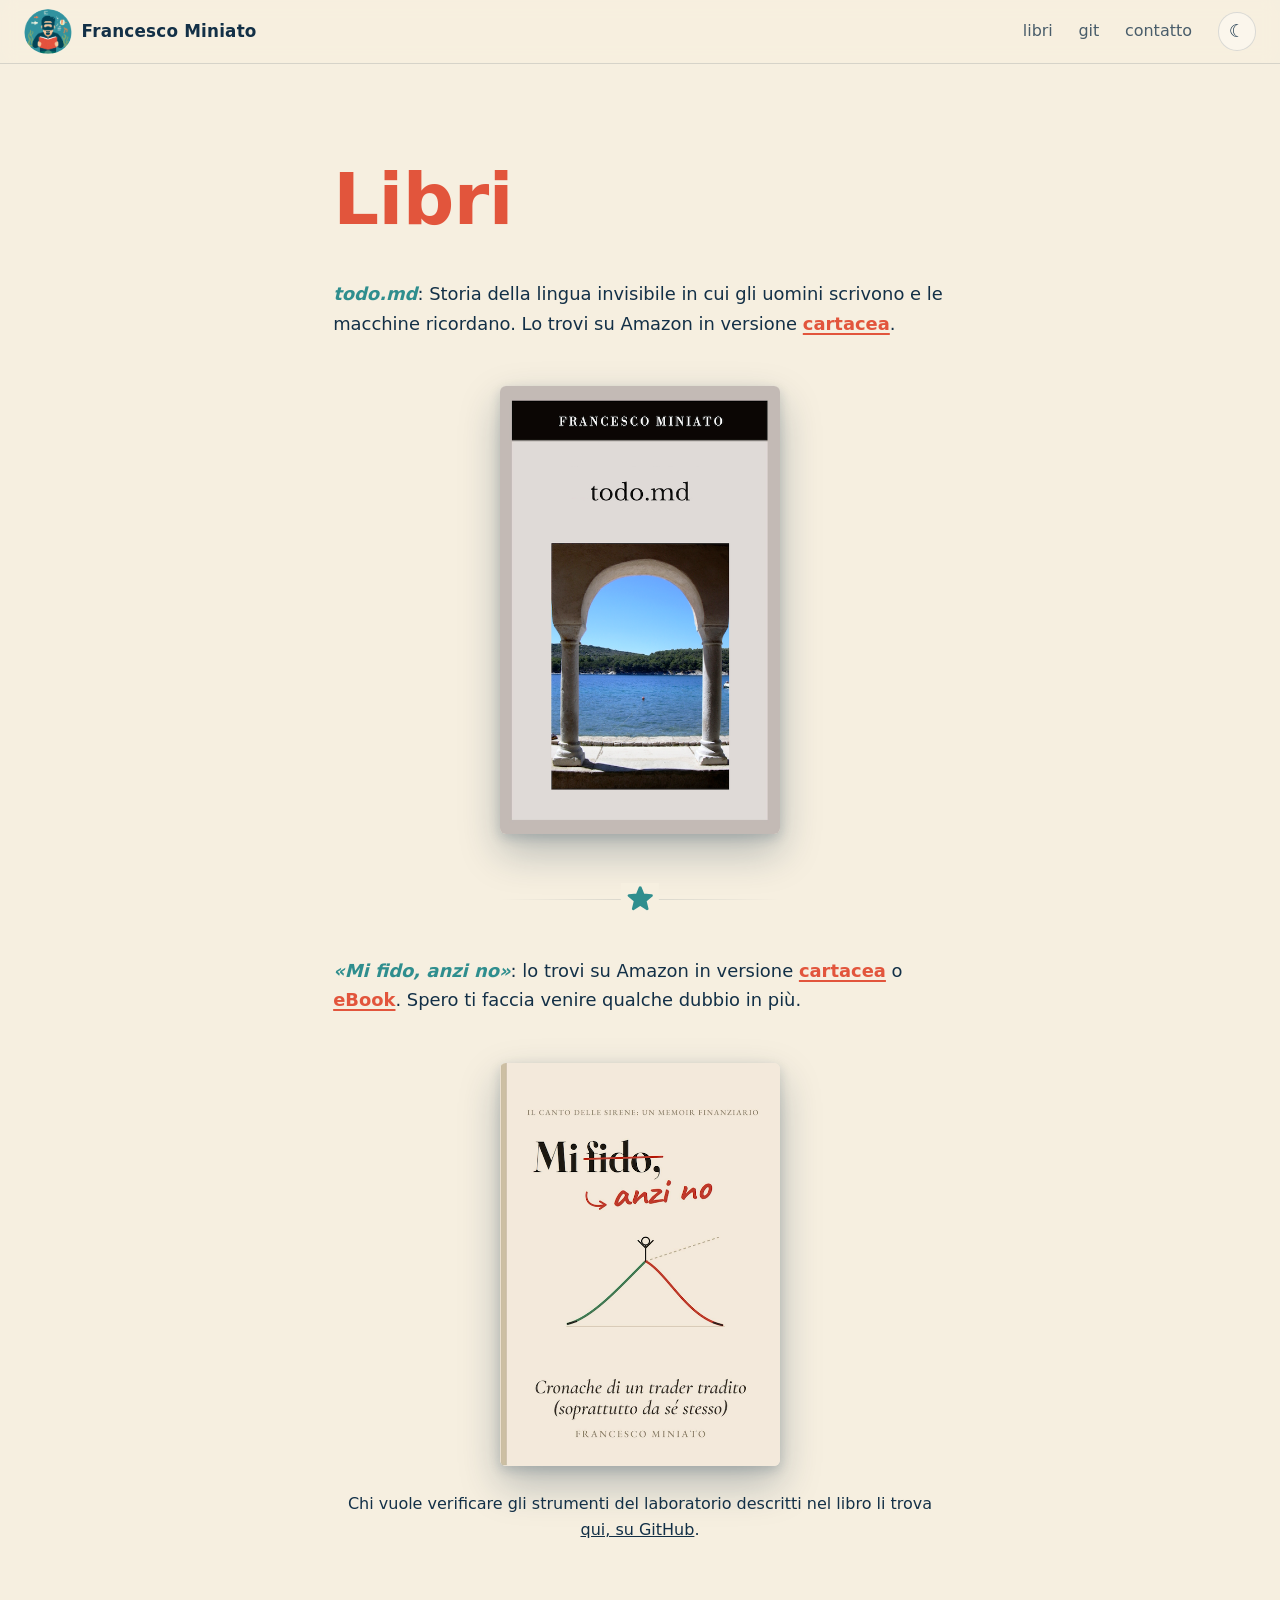
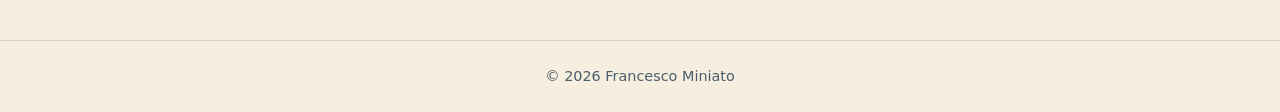
==== libri.html @ 3138b8bb "Aggiunge pagina Libri (todo.md e «Mi fido, anzi no») - Nuova pagina libri.html con voce di menu «lib" ====
<!DOCTYPE html>
<html lang="it">
<head>
  <meta charset="UTF-8">
  <meta name="viewport" content="width=device-width, initial-scale=1.0">
  <title>Libri — Francesco Miniato</title>
  <meta name="description" content="I libri di Francesco Miniato: «todo.md» e «Mi fido, anzi no».">
  <meta name="author" content="Francesco Miniato">
  <link rel="icon" type="image/png" href="logoFM.png">
  <link rel="stylesheet" href="style.css">
</head>
<body>

  <!-- Checkbox nascosti: pilotano menu e tema in puro CSS (:has) -->
  <input type="checkbox" id="nav-toggle" class="sr-only" aria-hidden="true">
  <input type="checkbox" id="theme-toggle" class="sr-only" aria-hidden="true">

  <header class="navbar">
    <a class="brand" href="index.html" aria-label="Francesco Miniato — home">
      <img src="logoFM.png" alt="Logo di Francesco Miniato" width="48" height="45">
      <span class="brand-name">Francesco Miniato</span>
    </a>

    <!-- Hamburger: visibile solo su mobile -->
    <label for="nav-toggle" class="hamburger" aria-label="Apri o chiudi il menu">
      <span></span><span></span><span></span>
    </label>

    <nav class="nav-links" aria-label="Navigazione principale">
      <a href="libri.html" aria-current="page">libri</a>
      <a href="https://github.com/francescominiato">git</a>
      <a href="mailto:francesco.miniato@tutamail.com">contatto</a>
      <!-- Selettore tema luna/sole -->
      <label for="theme-toggle" class="theme-switch" title="Cambia tema chiaro/scuro" aria-label="Cambia tema chiaro o scuro">
        <span class="icon-sun" aria-hidden="true">☀</span>
        <span class="icon-moon" aria-hidden="true">☾</span>
      </label>
    </nav>
  </header>

  <main class="content">
    <h1 class="greeting greeting--static">Libri</h1>

    <!-- Libro 1: todo.md -->
    <section class="bio">
      <p><em>todo.md</em>: Storia della lingua invisibile in cui gli uomini scrivono e le macchine ricordano. Lo trovi su Amazon in versione <a href="https://www.amazon.it/dp/B0H94H4QXG" target="_blank" rel="noopener">cartacea</a>.</p>
    </section>

    <section class="book" aria-label="Il libro «todo.md»">
      <a class="book-link" href="https://www.amazon.it/dp/B0H94H4QXG"
         target="_blank" rel="noopener"
         aria-label="Acquista «todo.md» su Amazon">
        <img class="book-cover" src="cover-todo-md.png"
             alt="Copertina del libro «todo.md» di Francesco Miniato"
             width="500" height="800">
      </a>
    </section>

    <hr class="book-sep" aria-hidden="true">

    <!-- Libro 2: Mi fido, anzi no -->
    <section class="bio">
      <p><em>«Mi fido, anzi no»</em>: lo trovi su Amazon in versione <a href="https://www.amazon.it/dp/B0H6883VXR" target="_blank" rel="noopener">cartacea</a> o <a href="https://www.amazon.it/dp/B0H68DQ4D7" target="_blank" rel="noopener">eBook</a>. Spero ti faccia venire qualche dubbio in più.</p>
    </section>

    <section class="book" aria-label="Il libro «Mi fido, anzi no»">
      <a class="book-link" href="https://www.amazon.it/dp/B0H6883VXR"
         target="_blank" rel="noopener"
         aria-label="Acquista «Mi fido, anzi no» su Amazon">
        <img class="book-cover" src="cover.png"
             alt="Copertina del libro «Mi fido, anzi no» di Francesco Miniato"
             width="555" height="800">
      </a>
      <p class="book-note">Chi vuole verificare gli strumenti del laboratorio descritti nel libro li trova <a href="https://github.com/francescominiato/lab-mi-fido-anzi-no">qui, su GitHub</a>.</p>
    </section>
  </main>

  <footer class="site-footer">
    <p>© <span>2026</span> Francesco Miniato</p>
  </footer>

</body>
</html>
---- style.css ----
/* ===========================================================
   Francesco Miniato — sito autore
   Solo HTML + CSS, niente JS.
   Tema chiaro (crema) di default, scuro (blu) via toggle.
   =========================================================== */

/* ---------- Variabili tema ---------- */
:root {
  --bg: #f6efe0;          /* crema */
  --bg-soft: #efe6d2;
  --surface: #fbf6ec;
  --text: #133047;        /* blu profondo */
  --text-soft: #4a5d6b;
  --accent: #e2553c;      /* corallo (dal libro) */
  --accent-2: #2f8e8e;    /* teal (dal logo) */
  --border: rgba(19, 48, 71, 0.14);
  --shadow: 0 6px 24px rgba(19, 48, 71, 0.10);

  --maxw: 65ch;
  --nav-h: 4rem;
  --radius: 14px;
}

/* Fallback iniziale: rispetta la preferenza di sistema finché non si tocca il toggle */
@media (prefers-color-scheme: dark) {
  :root:not(:has(#theme-toggle)) { color-scheme: dark; }
}

/* Tema scuro applicato dal toggle (checkbox hack + :has) */
:root:has(#theme-toggle:checked) {
  --bg: #0f2a43;          /* blu, non nero */
  --bg-soft: #0c233a;
  --surface: #15314c;
  --text: #f3ecda;        /* crema */
  --text-soft: #b9c6d2;
  --accent: #ff6b4f;
  --accent-2: #4fb8b8;
  --border: rgba(243, 236, 218, 0.16);
  --shadow: 0 8px 28px rgba(0, 0, 0, 0.35);
  color-scheme: dark;
}

/* ---------- Reset leggero ---------- */
*, *::before, *::after { box-sizing: border-box; }

html { scroll-behavior: smooth; }

body {
  margin: 0;
  font-family: "Segoe UI", system-ui, -apple-system, "Helvetica Neue", Arial, sans-serif;
  background: var(--bg);
  color: var(--text);
  line-height: 1.65;
  -webkit-font-smoothing: antialiased;
  transition: background-color 0.35s ease, color 0.35s ease;
}

a { color: inherit; }

/* Checkbox di controllo: fuori vista ma accessibili da tastiera */
.sr-only {
  position: absolute;
  width: 1px; height: 1px;
  padding: 0; margin: -1px;
  overflow: hidden;
  clip: rect(0 0 0 0);
  white-space: nowrap;
  border: 0;
}

/* ===========================================================
   NAVBAR
   =========================================================== */
.navbar {
  position: sticky;
  top: 0;
  z-index: 100;
  display: flex;
  align-items: center;
  justify-content: space-between;
  gap: 1rem;
  min-height: var(--nav-h);
  padding: 0.5rem 1.5rem;
  background: color-mix(in srgb, var(--bg) 88%, transparent);
  backdrop-filter: saturate(140%) blur(8px);
  border-bottom: 1px solid var(--border);
}

.brand {
  display: inline-flex;
  align-items: center;
  gap: 0.6rem;
  text-decoration: none;
  font-weight: 700;
}

.brand img {
  display: block;
  width: 48px;
  height: auto;
  border-radius: 50%;
}

.brand-name {
  font-size: 1.05rem;
  letter-spacing: 0.2px;
}

.nav-links {
  display: flex;
  align-items: center;
  gap: 1.6rem;
}

.nav-links a {
  text-decoration: none;
  font-weight: 500;
  color: var(--text-soft);
  padding: 0.25rem 0;
  position: relative;
  transition: color 0.2s ease;
}

.nav-links a:hover,
.nav-links a:focus-visible {
  color: var(--accent);
}

.nav-links a::after {
  content: "";
  position: absolute;
  left: 0; bottom: -2px;
  width: 100%;
  height: 2px;
  background: var(--accent);
  transform: scaleX(0);
  transform-origin: left;
  transition: transform 0.22s ease;
}

.nav-links a:hover::after,
.nav-links a:focus-visible::after { transform: scaleX(1); }

/* ---------- Selettore tema luna/sole ---------- */
.theme-switch {
  cursor: pointer;
  display: inline-flex;
  align-items: center;
  justify-content: center;
  width: 2.4rem;
  height: 2.4rem;
  border-radius: 50%;
  border: 1px solid var(--border);
  background: var(--surface);
  font-size: 1.1rem;
  line-height: 1;
  user-select: none;
  transition: background 0.2s ease;
}

/* Di default (chiaro) mostro la luna = "passa allo scuro"; nascondo il sole */
.theme-switch .icon-sun { display: none; }
.theme-switch .icon-moon { display: inline; }

/* In tema scuro mostro il sole = "torna al chiaro" */
:root:has(#theme-toggle:checked) .theme-switch .icon-sun { display: inline; }
:root:has(#theme-toggle:checked) .theme-switch .icon-moon { display: none; }

/* ---------- Hamburger ---------- */
.hamburger {
  display: none;            /* nascosto su desktop */
  flex-direction: column;
  justify-content: center;
  gap: 5px;
  width: 2.6rem;
  height: 2.6rem;
  padding: 0.5rem;
  cursor: pointer;
  border-radius: 10px;
}

.hamburger span {
  display: block;
  height: 2.5px;
  width: 100%;
  background: var(--text);
  border-radius: 2px;
  transition: transform 0.3s ease, opacity 0.3s ease;
}

/* ===========================================================
   CONTENUTO
   =========================================================== */
.content {
  max-width: var(--maxw);
  margin: 0 auto;
  padding: clamp(2.5rem, 8vw, 6rem) 1.5rem 3rem;
}

/* ---------- Saluto animato (ciclo no-JS) ---------- */
.greeting {
  position: relative;
  min-height: 1.2em;
  margin: 0 0 2.5rem;
  font-size: clamp(2.6rem, 9vw, 4.5rem);
  font-weight: 800;
  line-height: 1.1;
  color: var(--accent);
  letter-spacing: -0.5px;
}

.greeting span {
  position: absolute;
  left: 0;
  top: 0;
  opacity: 0;
  white-space: nowrap;
  animation: greet 24s infinite;
}

/* 8 saluti × 3s ciascuno = 24s, delay scaglionato */
.greeting span:nth-child(1) { animation-delay: 0s; }
.greeting span:nth-child(2) { animation-delay: 3s; }
.greeting span:nth-child(3) { animation-delay: 6s; }
.greeting span:nth-child(4) { animation-delay: 9s; }
.greeting span:nth-child(5) { animation-delay: 12s; }
.greeting span:nth-child(6) { animation-delay: 15s; }
.greeting span:nth-child(7) { animation-delay: 18s; }
.greeting span:nth-child(8) { animation-delay: 21s; }

@keyframes greet {
  0%    { opacity: 0; transform: translateY(10px); }
  2.5%  { opacity: 1; transform: translateY(0); }
  10%   { opacity: 1; transform: translateY(0); }
  12.5% { opacity: 0; transform: translateY(-10px); }
  100%  { opacity: 0; transform: translateY(-10px); }
}

/* ---------- Titolo statico di pagina (stile "Ciao" senza rotazione) ---------- */
.greeting--static {
  min-height: 0;          /* niente riserva d'altezza per gli span animati */
}

/* ---------- Separatore tra i libri ---------- */
.book-sep {
  border: 0;
  height: 1px;
  width: min(280px, 70%);
  margin: 3.5rem auto;
  background: linear-gradient(to right, transparent, var(--border), transparent);
  position: relative;
  overflow: visible;
}

/* Patch che interrompe la linea dietro la stella marina */
.book-sep::before {
  content: "";
  position: absolute;
  top: 50%;
  left: 50%;
  transform: translate(-50%, -50%);
  width: 2.4rem;
  height: 2rem;
  background: var(--bg);
  transition: background-color 0.35s ease;
}

/* Stella marina disegnata in SVG: eredita il colore-accento e cambia col tema */
.book-sep::after {
  content: "";
  position: absolute;
  top: 50%;
  left: 50%;
  transform: translate(-50%, -50%);
  width: 1.6rem;
  height: 1.6rem;
  background-color: var(--accent-2);
  -webkit-mask: url("data:image/svg+xml,%3Csvg%20xmlns='http://www.w3.org/2000/svg'%20viewBox='0%200%20100%20100'%3E%3Cpath%20d='M50,5%20L61.8,33.8%20L92.8,36.1%20L69,56.2%20L76.4,86.4%20L50,70%20L23.6,86.4%20L31,56.2%20L7.2,36.1%20L38.2,33.8%20Z'%20fill='black'%20stroke='black'%20stroke-width='10'%20stroke-linejoin='round'/%3E%3C/svg%3E") center / contain no-repeat;
  mask: url("data:image/svg+xml,%3Csvg%20xmlns='http://www.w3.org/2000/svg'%20viewBox='0%200%20100%20100'%3E%3Cpath%20d='M50,5%20L61.8,33.8%20L92.8,36.1%20L69,56.2%20L76.4,86.4%20L50,70%20L23.6,86.4%20L31,56.2%20L7.2,36.1%20L38.2,33.8%20Z'%20fill='black'%20stroke='black'%20stroke-width='10'%20stroke-linejoin='round'/%3E%3C/svg%3E") center / contain no-repeat;
  transition: background-color 0.35s ease;
}

/* ---------- Bio ---------- */
.bio p {
  margin: 0 0 1.2rem;
  font-size: 1.12rem;
  color: var(--text);
}

.bio em { color: var(--accent-2); font-style: italic; font-weight: 700; }

/* Link nel testo: corallo + sottolineatura → inequivocabilmente cliccabili,
   distinti dal titolo in corsivo teal (che è solo enfasi, non un link) */
.bio a {
  color: var(--accent);
  text-decoration: underline;
  text-underline-offset: 3px;
  text-decoration-thickness: 1.5px;
  font-weight: 600;
  transition: color 0.2s ease;
}

.bio a:hover,
.bio a:focus-visible { color: var(--accent-2); }

/* ---------- Copertina libro ---------- */
.book {
  margin-top: 3rem;
  text-align: center;
}

.book-cover {
  display: inline-block;
  width: min(280px, 70%);
  height: auto;
  border-radius: 6px;
  /* Ombra marcata: stacca la copertina dallo sfondo crema */
  box-shadow: 0 18px 40px rgba(19, 48, 71, 0.28),
              0 4px 12px rgba(19, 48, 71, 0.18);
  transition: transform 0.3s ease, box-shadow 0.3s ease;
}

.book-cover:hover {
  transform: translateY(-8px);
  box-shadow: 0 30px 56px rgba(19, 48, 71, 0.36),
              0 8px 18px rgba(19, 48, 71, 0.24);
}

/* Nel tema scuro l'ombra blu sparirebbe: la rendo morbida e scura */
:root:has(#theme-toggle:checked) .book-cover {
  box-shadow: 0 18px 44px rgba(0, 0, 0, 0.55);
}

:root:has(#theme-toggle:checked) .book-cover:hover {
  box-shadow: 0 26px 56px rgba(0, 0, 0, 0.6);
}

/* ===========================================================
   FOOTER
   =========================================================== */
.site-footer {
  border-top: 1px solid var(--border);
  margin-top: 2rem;
  padding: 1.5rem;
  text-align: center;
  color: var(--text-soft);
  font-size: 0.9rem;
}

.site-footer p { margin: 0; }

/* ===========================================================
   MOBILE (hamburger)
   =========================================================== */
@media (max-width: 720px) {
  .hamburger { display: flex; }

  .nav-links {
    position: absolute;
    top: 100%;
    right: 0;
    left: 0;
    flex-direction: column;
    align-items: flex-start;
    gap: 0.4rem;
    padding: 1rem 1.5rem 1.5rem;
    background: var(--surface);
    border-bottom: 1px solid var(--border);
    box-shadow: var(--shadow);

    /* chiuso di default */
    max-height: 0;
    opacity: 0;
    overflow: hidden;
    pointer-events: none;
    transition: max-height 0.3s ease, opacity 0.25s ease;
  }

  /* aperto quando il checkbox del menu è attivo */
  .navbar:has(#nav-toggle:checked) .nav-links,
  body:has(#nav-toggle:checked) .nav-links {
    max-height: 22rem;
    opacity: 1;
    pointer-events: auto;
  }

  .nav-links a { padding: 0.5rem 0; font-size: 1.05rem; }

  .theme-switch { margin-top: 0.5rem; }

  /* hamburger -> X quando aperto */
  body:has(#nav-toggle:checked) .hamburger span:nth-child(1) { transform: translateY(7.5px) rotate(45deg); }
  body:has(#nav-toggle:checked) .hamburger span:nth-child(2) { opacity: 0; }
  body:has(#nav-toggle:checked) .hamburger span:nth-child(3) { transform: translateY(-7.5px) rotate(-45deg); }

  .brand-name { font-size: 0.95rem; }
}

/* ===========================================================
   ACCESSIBILITÀ
   =========================================================== */
:focus-visible {
  outline: 3px solid var(--accent-2);
  outline-offset: 3px;
  border-radius: 6px;
}

@media (prefers-reduced-motion: reduce) {
  * { transition: none !important; }

  .greeting span { animation: none; }
  .greeting span:nth-child(1) { opacity: 1; position: relative; } /* mostra un solo saluto */
}
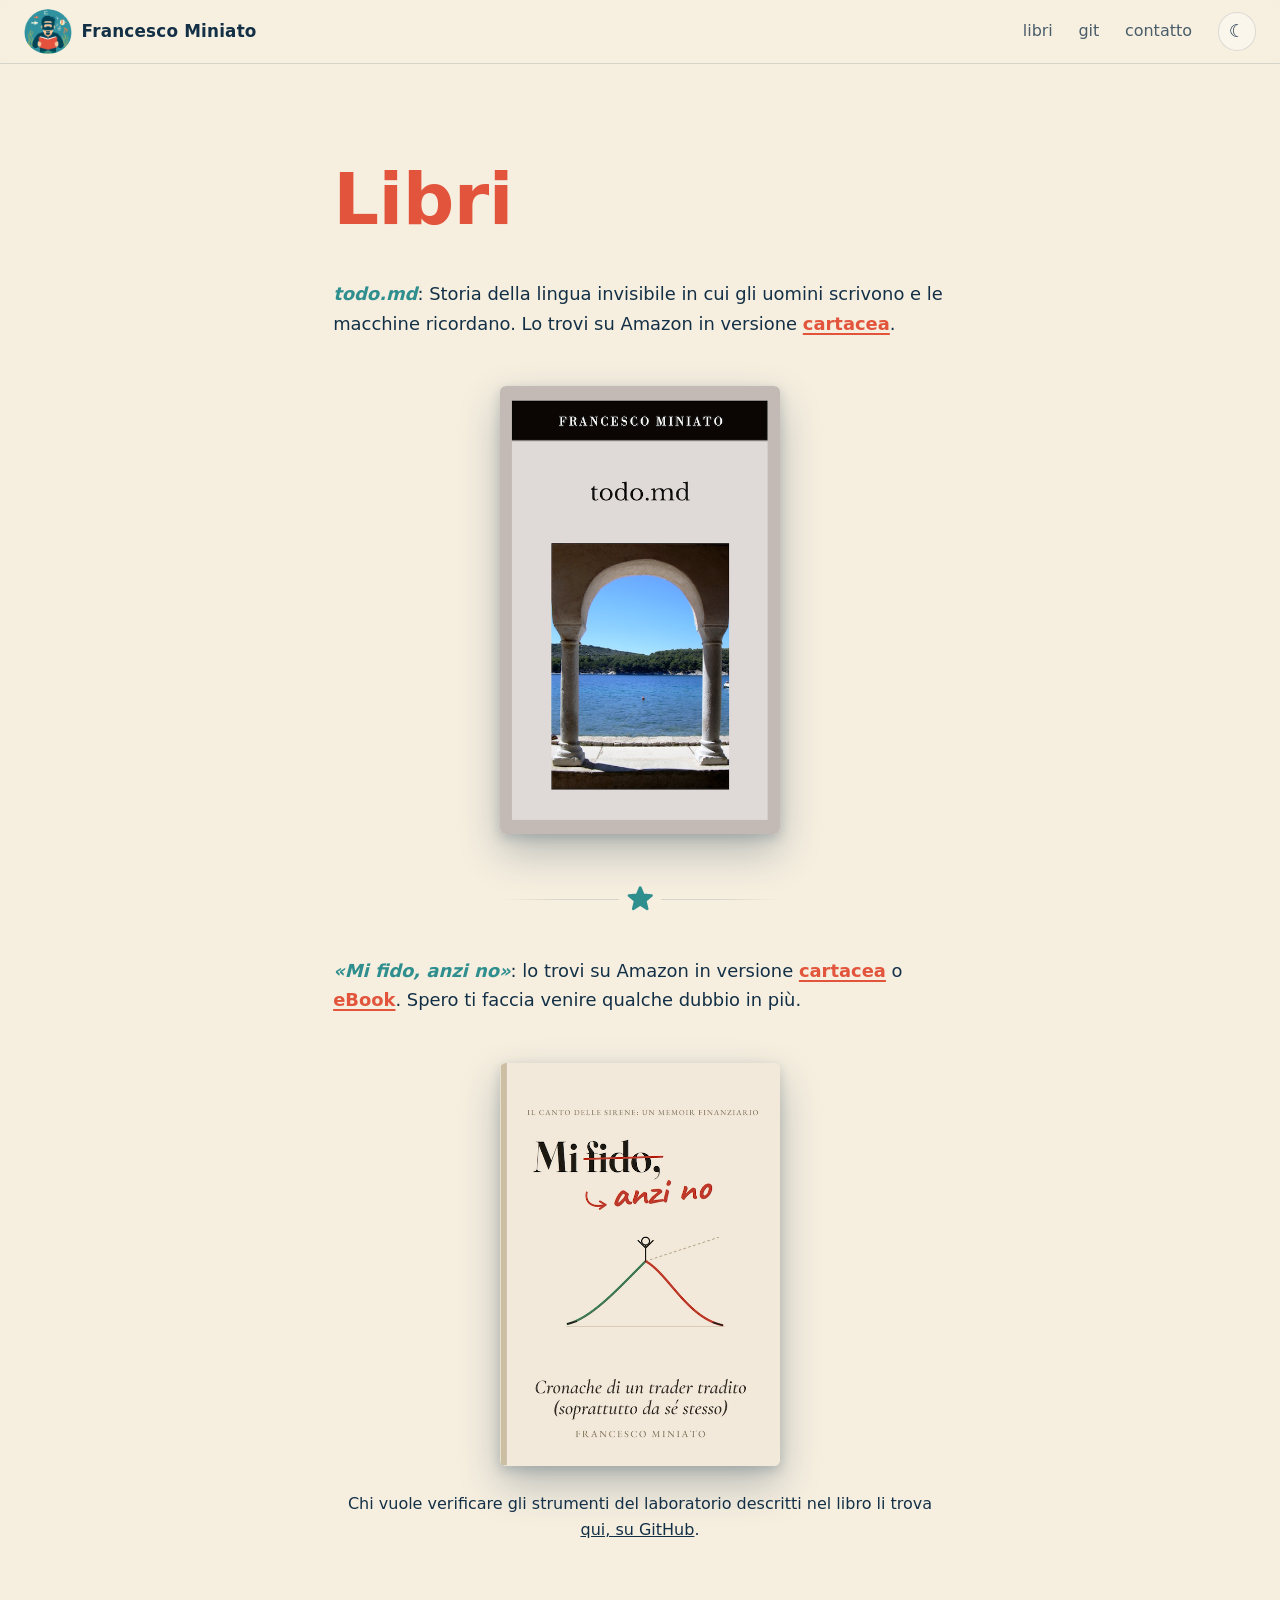
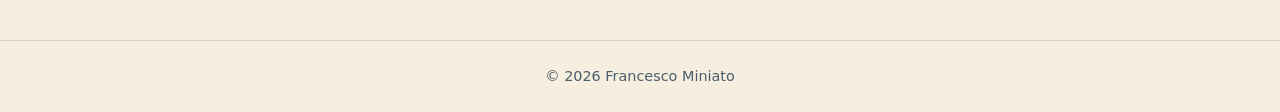
==== commit 4e35b047: "Organizza immagini in img/ e offusca email contatto - Sposta cover e logo nella cartella img/ (rinom" ====
--- a/libri.html
+++ b/libri.html
@@ -6,7 +6,7 @@
   <title>Libri — Francesco Miniato</title>
   <meta name="description" content="I libri di Francesco Miniato: «todo.md» e «Mi fido, anzi no».">
   <meta name="author" content="Francesco Miniato">
-  <link rel="icon" type="image/png" href="logoFM.png">
+  <link rel="icon" type="image/png" href="img/logoFM.png">
   <link rel="stylesheet" href="style.css">
 </head>
 <body>
@@ -17,7 +17,7 @@
 
   <header class="navbar">
     <a class="brand" href="index.html" aria-label="Francesco Miniato — home">
-      <img src="logoFM.png" alt="Logo di Francesco Miniato" width="48" height="45">
+      <img src="img/logoFM.png" alt="Logo di Francesco Miniato" width="48" height="45">
       <span class="brand-name">Francesco Miniato</span>
     </a>
 
@@ -29,7 +29,7 @@
     <nav class="nav-links" aria-label="Navigazione principale">
       <a href="libri.html" aria-current="page">libri</a>
       <a href="https://github.com/francescominiato">git</a>
-      <a href="mailto:francesco.miniato@tutamail.com">contatto</a>
+      <a href="&#109;&#97;&#105;&#108;&#116;&#111;&#58;&#102;&#114;&#97;&#110;&#99;&#101;&#115;&#99;&#111;&#46;&#109;&#105;&#110;&#105;&#97;&#116;&#111;&#64;&#116;&#117;&#116;&#97;&#109;&#97;&#105;&#108;&#46;&#99;&#111;&#109;">contatto</a>
       <!-- Selettore tema luna/sole -->
       <label for="theme-toggle" class="theme-switch" title="Cambia tema chiaro/scuro" aria-label="Cambia tema chiaro o scuro">
         <span class="icon-sun" aria-hidden="true">☀</span>
@@ -50,7 +50,7 @@
       <a class="book-link" href="https://www.amazon.it/dp/B0H94H4QXG"
          target="_blank" rel="noopener"
          aria-label="Acquista «todo.md» su Amazon">
-        <img class="book-cover" src="cover-todo-md.png"
+        <img class="book-cover" src="img/cover-todo-md.png"
              alt="Copertina del libro «todo.md» di Francesco Miniato"
              width="500" height="800">
       </a>
@@ -67,7 +67,7 @@
       <a class="book-link" href="https://www.amazon.it/dp/B0H6883VXR"
          target="_blank" rel="noopener"
          aria-label="Acquista «Mi fido, anzi no» su Amazon">
-        <img class="book-cover" src="cover.png"
+        <img class="book-cover" src="img/cover-mi-fido.png"
              alt="Copertina del libro «Mi fido, anzi no» di Francesco Miniato"
              width="555" height="800">
       </a>
--- a/style.css
+++ b/style.css
@@ -242,27 +242,24 @@
 }
 
 /* ---------- Separatore tra i libri ---------- */
+/* La linea ha un "buco" trasparente al centro (niente patch opaca dietro la
+   stella): così non interferisce con l'ombra della cover in hover. */
 .book-sep {
   border: 0;
   height: 1px;
   width: min(280px, 70%);
   margin: 3.5rem auto;
-  background: linear-gradient(to right, transparent, var(--border), transparent);
+  background: linear-gradient(to right,
+    transparent 0,
+    var(--border) 22%,
+    var(--border) calc(50% - 1.3rem),
+    transparent calc(50% - 1.3rem),
+    transparent calc(50% + 1.3rem),
+    var(--border) calc(50% + 1.3rem),
+    var(--border) 78%,
+    transparent 100%);
   position: relative;
   overflow: visible;
-}
-
-/* Patch che interrompe la linea dietro la stella marina */
-.book-sep::before {
-  content: "";
-  position: absolute;
-  top: 50%;
-  left: 50%;
-  transform: translate(-50%, -50%);
-  width: 2.4rem;
-  height: 2rem;
-  background: var(--bg);
-  transition: background-color 0.35s ease;
 }
 
 /* Stella marina disegnata in SVG: eredita il colore-accento e cambia col tema */
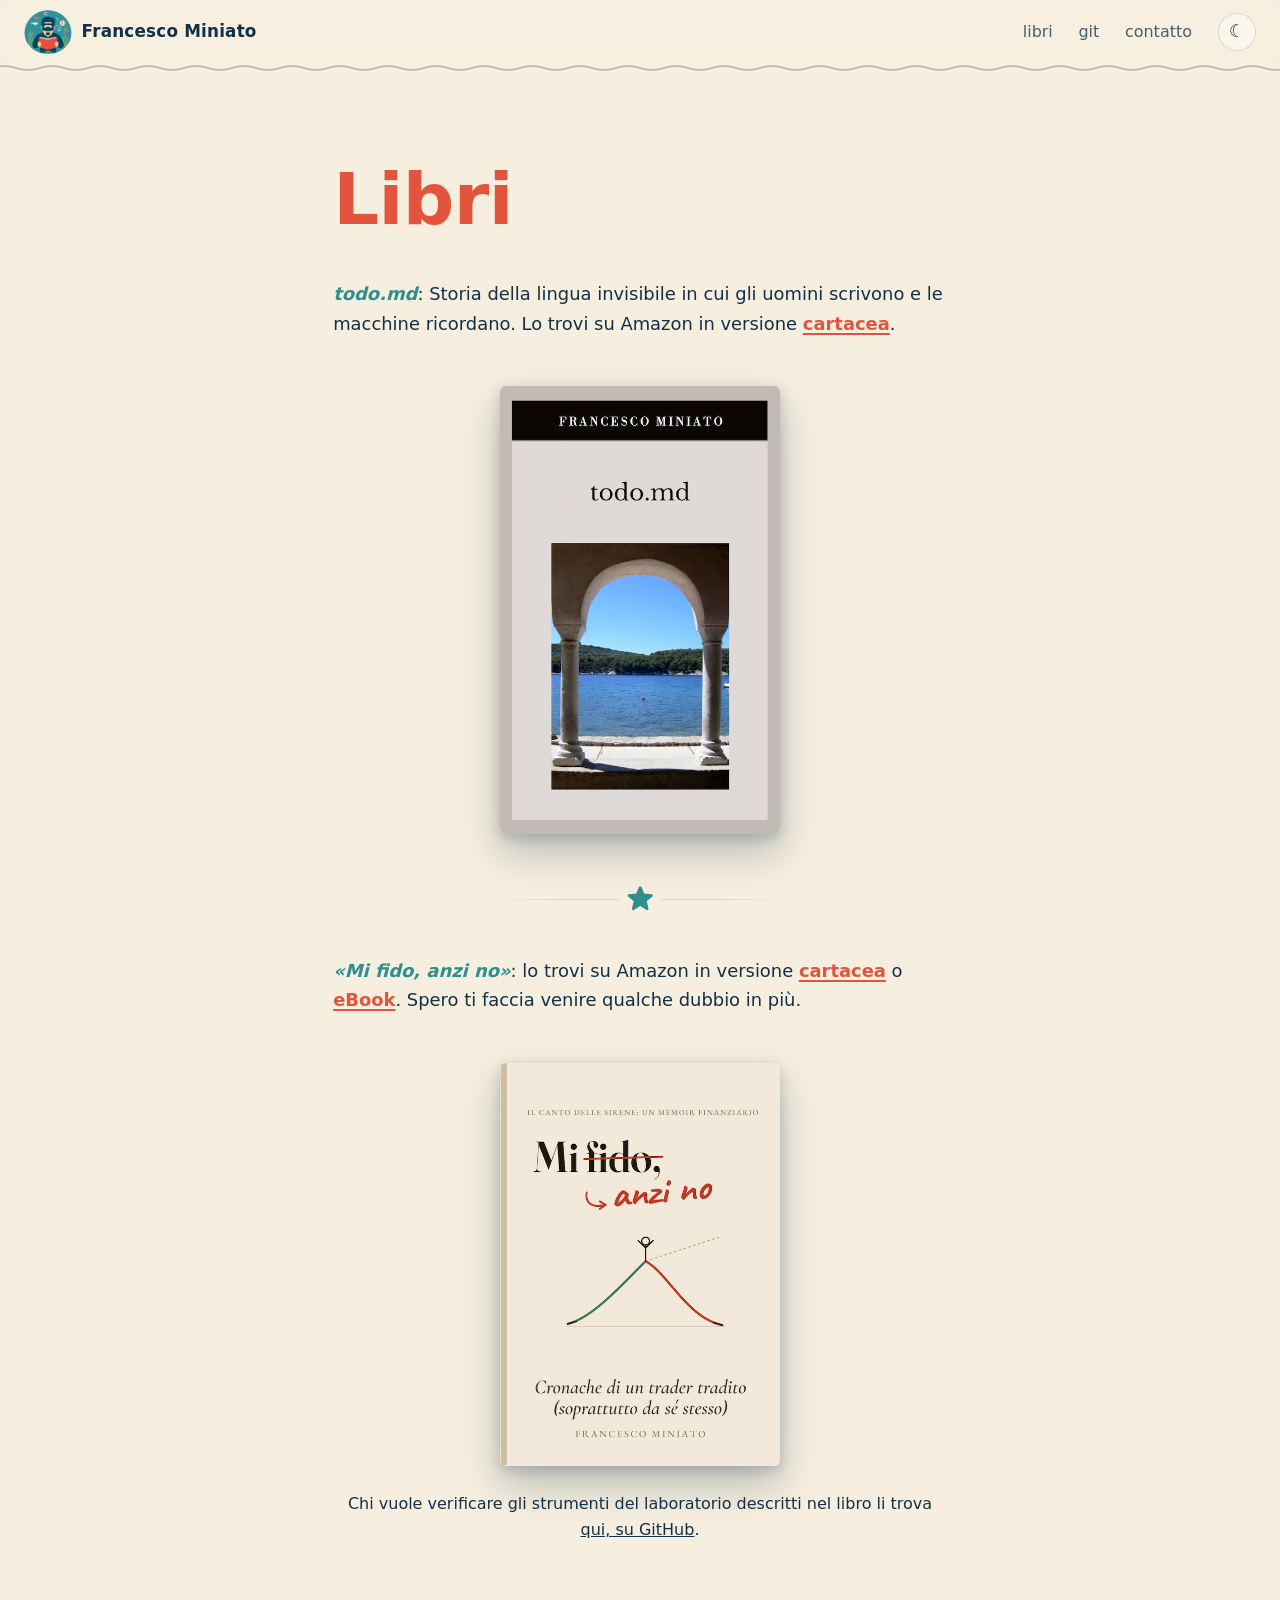
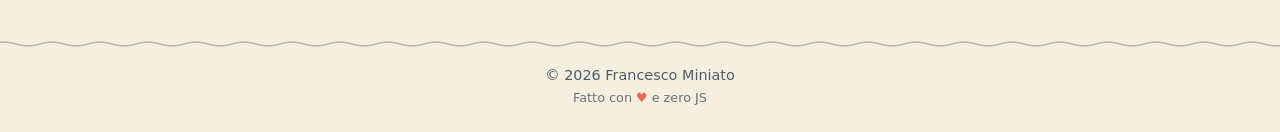
==== commit 995ee56b: "Aggiunge nota 'Fatto con ♥ e zero JS' nel footer - Seconda riga tenue nel footer di entrambe le pagi" ====
--- a/libri.html
+++ b/libri.html
@@ -77,6 +77,7 @@
 
   <footer class="site-footer">
     <p>© <span>2026</span> Francesco Miniato</p>
+    <p class="footer-note">Fatto con <span class="heart" role="img" aria-label="amore">♥</span> e zero JS</p>
   </footer>
 
 </body>
--- a/style.css
+++ b/style.css
@@ -1,43 +1,100 @@
 /* ===========================================================
    Francesco Miniato — sito autore
    Solo HTML + CSS, niente JS.
-   Tema chiaro (crema) di default, scuro (blu) via toggle.
+   Il tema segue la preferenza di sistema (crema/blu) su tutte le pagine;
+   il toggle luna/sole lo inverte per la pagina corrente.
    =========================================================== */
 
-/* ---------- Variabili tema ---------- */
+/* ---------- Variabili tema ----------
+   Due palette sorgente (crema, blu), definite una volta sola.
+   Il tema attivo è lo XOR tra preferenza di sistema e toggle:
+     OS chiaro + toggle off -> crema
+     OS chiaro + toggle on  -> blu
+     OS scuro  + toggle off -> blu   (segue l'OS: coerente tra le pagine)
+     OS scuro  + toggle on  -> crema (override manuale, per la pagina corrente) */
 :root {
-  --bg: #f6efe0;          /* crema */
-  --bg-soft: #efe6d2;
-  --surface: #fbf6ec;
-  --text: #133047;        /* blu profondo */
-  --text-soft: #4a5d6b;
-  --accent: #e2553c;      /* corallo (dal libro) */
-  --accent-2: #2f8e8e;    /* teal (dal logo) */
-  --border: rgba(19, 48, 71, 0.14);
-  --shadow: 0 6px 24px rgba(19, 48, 71, 0.10);
-
+  /* palette crema */
+  --crema-bg: #f6efe0;
+  --crema-bg-soft: #efe6d2;
+  --crema-surface: #fbf6ec;
+  --crema-text: #133047;        /* blu profondo */
+  --crema-text-soft: #4a5d6b;
+  --crema-accent: #e2553c;      /* corallo (dal libro) */
+  --crema-accent-2: #2f8e8e;    /* teal (dal logo) */
+  --crema-border: rgba(19, 48, 71, 0.14);
+  --crema-shadow: 0 6px 24px rgba(19, 48, 71, 0.10);
+
+  /* palette blu */
+  --blu-bg: #0f2a43;            /* blu, non nero */
+  --blu-bg-soft: #0c233a;
+  --blu-surface: #15314c;
+  --blu-text: #f3ecda;          /* crema */
+  --blu-text-soft: #b9c6d2;
+  --blu-accent: #ff6b4f;
+  --blu-accent-2: #4fb8b8;
+  --blu-border: rgba(243, 236, 218, 0.16);
+  --blu-shadow: 0 8px 28px rgba(0, 0, 0, 0.35);
+
+  /* misure */
   --maxw: 65ch;
   --nav-h: 4rem;
   --radius: 14px;
-}
-
-/* Fallback iniziale: rispetta la preferenza di sistema finché non si tocca il toggle */
+
+  /* mappatura attiva: crema (default con OS chiaro) */
+  --bg: var(--crema-bg);
+  --bg-soft: var(--crema-bg-soft);
+  --surface: var(--crema-surface);
+  --text: var(--crema-text);
+  --text-soft: var(--crema-text-soft);
+  --accent: var(--crema-accent);
+  --accent-2: var(--crema-accent-2);
+  --border: var(--crema-border);
+  --shadow: var(--crema-shadow);
+  color-scheme: light;
+}
+
+/* OS chiaro + toggle acceso -> blu */
+:root:has(#theme-toggle:checked) {
+  --bg: var(--blu-bg);
+  --bg-soft: var(--blu-bg-soft);
+  --surface: var(--blu-surface);
+  --text: var(--blu-text);
+  --text-soft: var(--blu-text-soft);
+  --accent: var(--blu-accent);
+  --accent-2: var(--blu-accent-2);
+  --border: var(--blu-border);
+  --shadow: var(--blu-shadow);
+  color-scheme: dark;
+}
+
+/* OS scuro: il blu diventa il default (coerente su tutte le pagine)
+   e il toggle inverte verso il crema */
 @media (prefers-color-scheme: dark) {
-  :root:not(:has(#theme-toggle)) { color-scheme: dark; }
-}
-
-/* Tema scuro applicato dal toggle (checkbox hack + :has) */
-:root:has(#theme-toggle:checked) {
-  --bg: #0f2a43;          /* blu, non nero */
-  --bg-soft: #0c233a;
-  --surface: #15314c;
-  --text: #f3ecda;        /* crema */
-  --text-soft: #b9c6d2;
-  --accent: #ff6b4f;
-  --accent-2: #4fb8b8;
-  --border: rgba(243, 236, 218, 0.16);
-  --shadow: 0 8px 28px rgba(0, 0, 0, 0.35);
-  color-scheme: dark;
+  :root {
+    --bg: var(--blu-bg);
+    --bg-soft: var(--blu-bg-soft);
+    --surface: var(--blu-surface);
+    --text: var(--blu-text);
+    --text-soft: var(--blu-text-soft);
+    --accent: var(--blu-accent);
+    --accent-2: var(--blu-accent-2);
+    --border: var(--blu-border);
+    --shadow: var(--blu-shadow);
+    color-scheme: dark;
+  }
+
+  :root:has(#theme-toggle:checked) {
+    --bg: var(--crema-bg);
+    --bg-soft: var(--crema-bg-soft);
+    --surface: var(--crema-surface);
+    --text: var(--crema-text);
+    --text-soft: var(--crema-text-soft);
+    --accent: var(--crema-accent);
+    --accent-2: var(--crema-accent-2);
+    --border: var(--crema-border);
+    --shadow: var(--crema-shadow);
+    color-scheme: light;
+  }
 }
 
 /* ---------- Reset leggero ---------- */
@@ -83,8 +140,26 @@
   padding: 0.5rem 1.5rem;
   background: color-mix(in srgb, var(--bg) 88%, transparent);
   backdrop-filter: saturate(140%) blur(8px);
-  border-bottom: 1px solid var(--border);
-}
+}
+
+/* Separatore a onda sinusoidale sotto la navbar (stessa mask del footer).
+   È decorativo: pointer-events none così non intercetta i click sul contenuto. */
+.navbar::after {
+  content: "";
+  position: absolute;
+  top: 100%;
+  left: 0;
+  right: 0;
+  height: 8px;
+  pointer-events: none;
+  background: color-mix(in srgb, var(--text-soft) 42%, transparent);
+  -webkit-mask: url("data:image/svg+xml,%3Csvg%20xmlns='http://www.w3.org/2000/svg'%20width='48'%20height='8'%20viewBox='0%200%2048%208'%3E%3Cpath%20d='M0%204%20Q12%200%2024%204%20T48%204'%20fill='none'%20stroke='%23fff'%20stroke-width='1.5'/%3E%3C/svg%3E") repeat-x center / 48px 8px;
+          mask: url("data:image/svg+xml,%3Csvg%20xmlns='http://www.w3.org/2000/svg'%20width='48'%20height='8'%20viewBox='0%200%2048%208'%3E%3Cpath%20d='M0%204%20Q12%200%2024%204%20T48%204'%20fill='none'%20stroke='%23fff'%20stroke-width='1.5'/%3E%3C/svg%3E") repeat-x center / 48px 8px;
+}
+
+/* In mobile il menu a tendina si aggancia allo stesso punto (top:100%):
+   nascondo l'onda quando il menu è aperto per evitare la sovrapposizione. */
+.navbar:has(#nav-toggle:checked)::after { opacity: 0; }
 
 .brand {
   display: inline-flex;
@@ -158,13 +233,26 @@
   transition: background 0.2s ease;
 }
 
-/* Di default (chiaro) mostro la luna = "passa allo scuro"; nascondo il sole */
+/* L'icona segue il tema EFFETTIVO (stessa logica XOR di sistema + toggle):
+   luna quando è chiaro (= "passa allo scuro"), sole quando è scuro (= "torna al chiaro"). */
+
+/* OS chiaro + toggle off -> crema -> luna */
 .theme-switch .icon-sun { display: none; }
 .theme-switch .icon-moon { display: inline; }
 
-/* In tema scuro mostro il sole = "torna al chiaro" */
+/* OS chiaro + toggle on -> blu -> sole */
 :root:has(#theme-toggle:checked) .theme-switch .icon-sun { display: inline; }
 :root:has(#theme-toggle:checked) .theme-switch .icon-moon { display: none; }
+
+@media (prefers-color-scheme: dark) {
+  /* OS scuro + toggle off -> blu -> sole */
+  .theme-switch .icon-sun { display: inline; }
+  .theme-switch .icon-moon { display: none; }
+
+  /* OS scuro + toggle on -> crema -> luna */
+  :root:has(#theme-toggle:checked) .theme-switch .icon-sun { display: none; }
+  :root:has(#theme-toggle:checked) .theme-switch .icon-moon { display: inline; }
+}
 
 /* ---------- Hamburger ---------- */
 .hamburger {
@@ -336,7 +424,7 @@
    FOOTER
    =========================================================== */
 .site-footer {
-  border-top: 1px solid var(--border);
+  position: relative;
   margin-top: 2rem;
   padding: 1.5rem;
   text-align: center;
@@ -344,7 +432,30 @@
   font-size: 0.9rem;
 }
 
+/* Separatore a onda sinusoidale: la forma viene dalla SVG mask, il colore
+   dal tema (color-mix su --text-soft), così segue crema/blu. Niente JS. */
+.site-footer::before {
+  content: "";
+  position: absolute;
+  top: 0;
+  left: 0;
+  right: 0;
+  height: 8px;
+  pointer-events: none;
+  background: color-mix(in srgb, var(--text-soft) 42%, transparent);
+  -webkit-mask: url("data:image/svg+xml,%3Csvg%20xmlns='http://www.w3.org/2000/svg'%20width='48'%20height='8'%20viewBox='0%200%2048%208'%3E%3Cpath%20d='M0%204%20Q12%200%2024%204%20T48%204'%20fill='none'%20stroke='%23fff'%20stroke-width='1.5'/%3E%3C/svg%3E") repeat-x center / 48px 8px;
+          mask: url("data:image/svg+xml,%3Csvg%20xmlns='http://www.w3.org/2000/svg'%20width='48'%20height='8'%20viewBox='0%200%2048%208'%3E%3Cpath%20d='M0%204%20Q12%200%2024%204%20T48%204'%20fill='none'%20stroke='%23fff'%20stroke-width='1.5'/%3E%3C/svg%3E") repeat-x center / 48px 8px;
+}
+
 .site-footer p { margin: 0; }
+
+.footer-note {
+  margin-top: 0.4rem;
+  font-size: 0.8rem;
+  opacity: 0.85;
+}
+
+.footer-note .heart { color: var(--accent); }
 
 /* ===========================================================
    MOBILE (hamburger)
